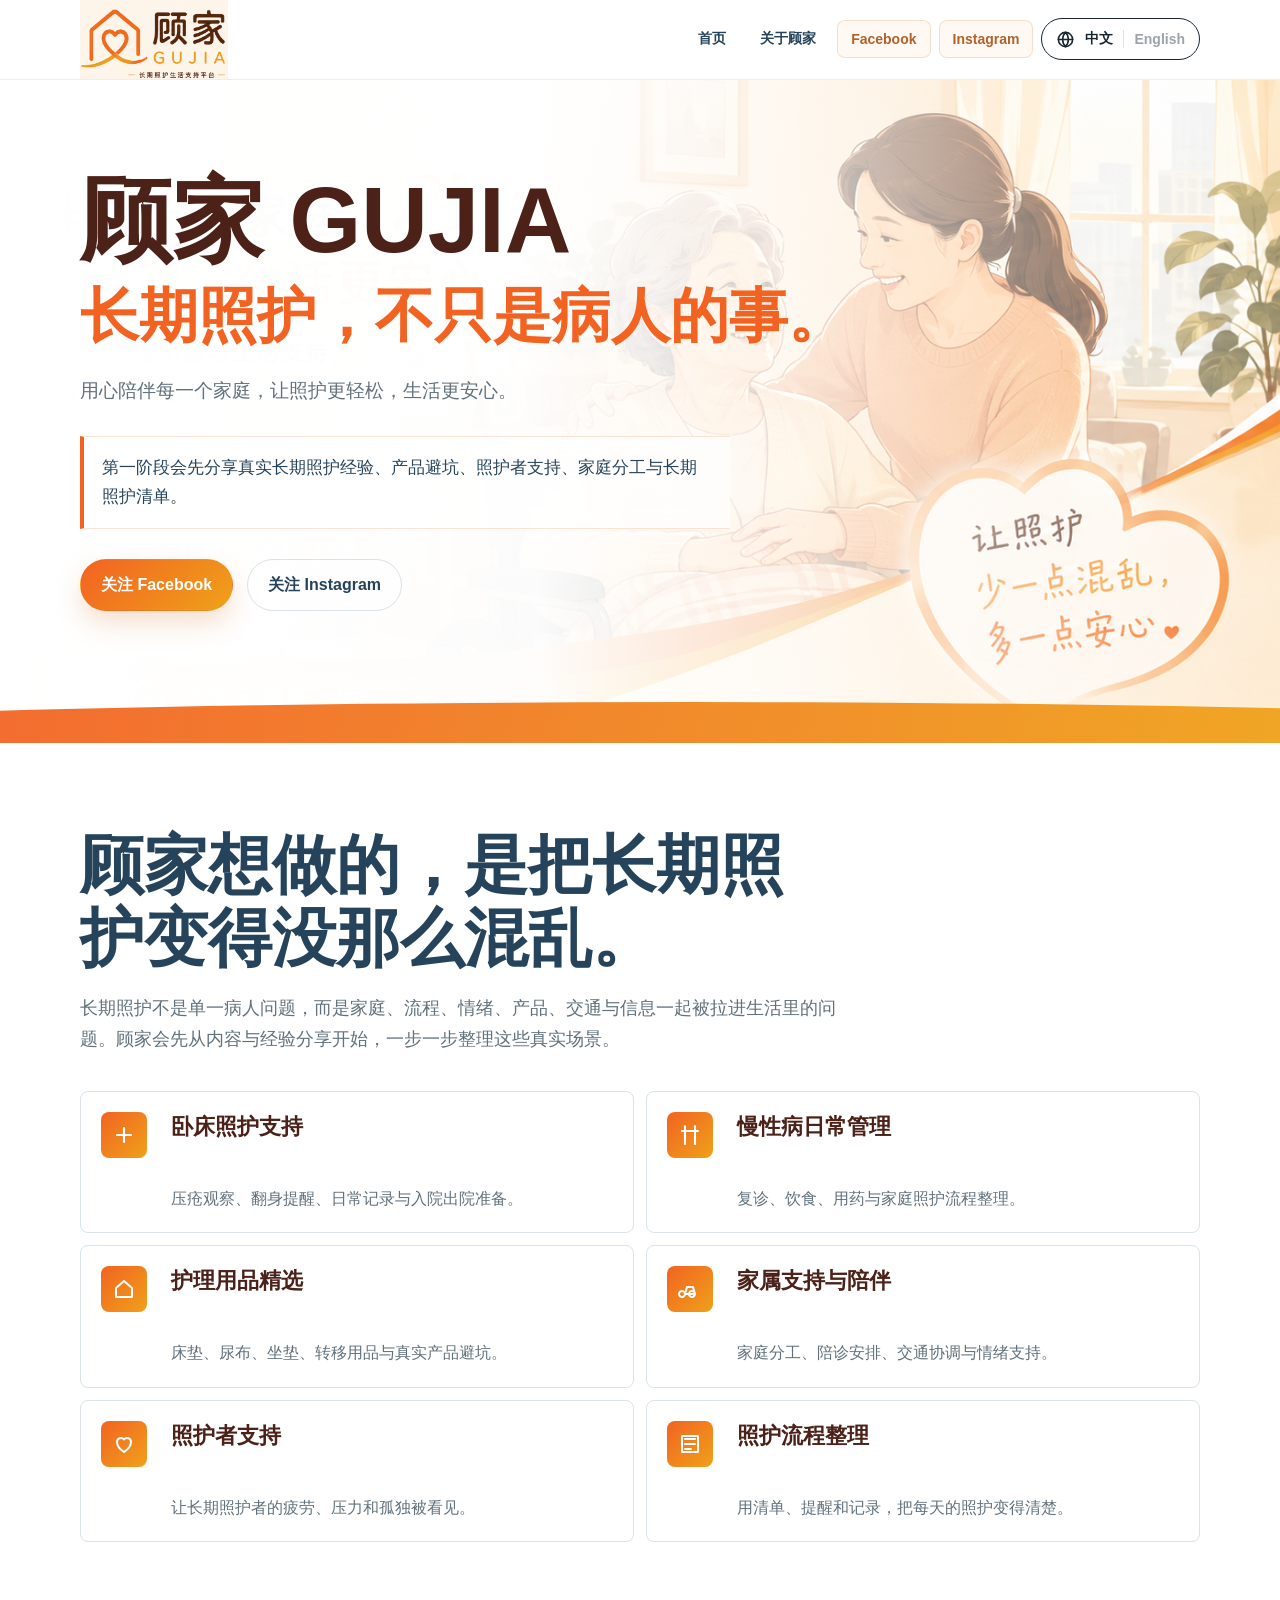
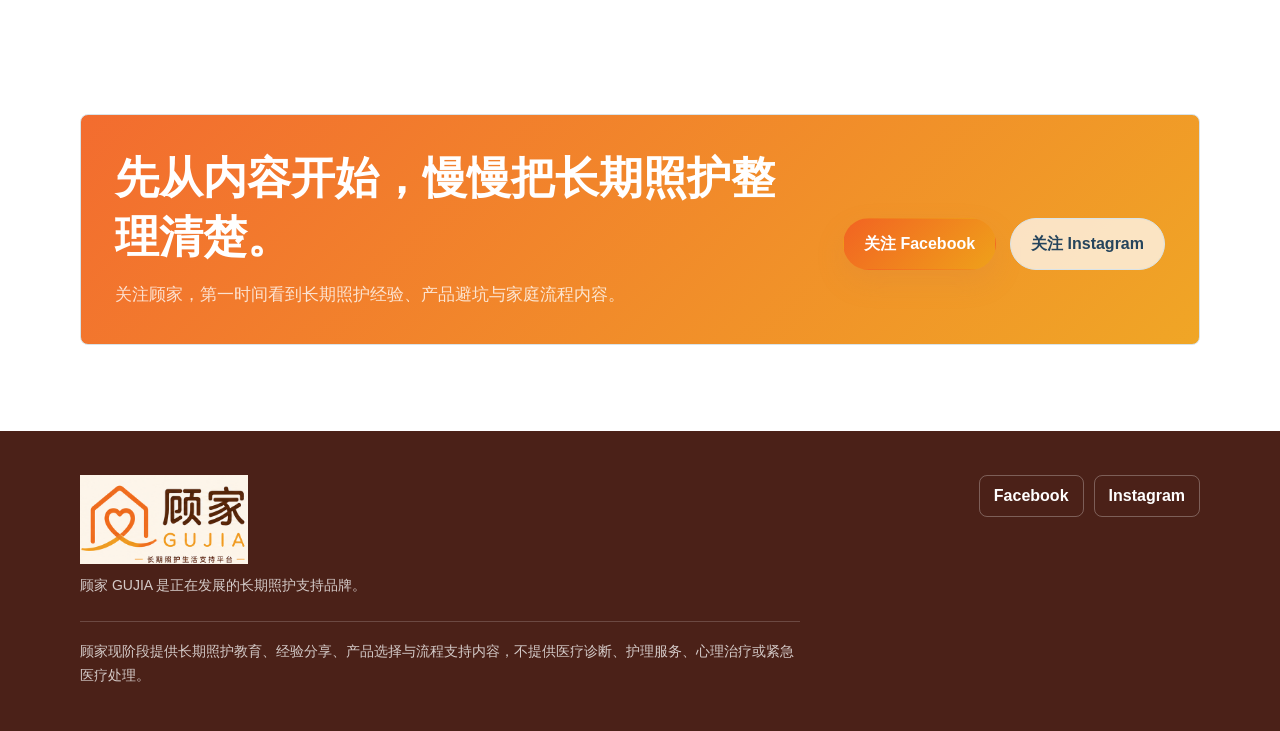
==== index.html @ 92c07de8 "Initial GUJIA website" ====
﻿<!doctype html>
<html lang="zh-Hans" data-lang="zh">
  <head>
    <meta charset="UTF-8" />
    <meta name="viewport" content="width=device-width, initial-scale=1.0" />
    <meta
      name="description"
      content="顾家 GUJIA 是马来西亚长期照护生活支持品牌，陪长期病人、caregiver 与家属，把照护生活整理得没那么混乱。"
    />
    <title>顾家 GUJIA | 长期照护生活支持平台</title>
    <link rel="stylesheet" href="./styles.css" />
  </head>
  <body>
    <header class="site-header">
      <div class="nav-wrap">
        <a class="brand" href="./" aria-label="é¡¾å®¶ GUJIA é¦–é¡µ">
          <img src="./assets/gujia-logo-from-cover.png" alt="é¡¾å®¶ GUJIA" />
          <span class="brand-text" aria-hidden="true"><span>é¡¾å®¶</span><span>GUJIA</span></span>
        </a>
        <button class="menu-toggle" type="button" aria-label="æ‰“å¼€å¯¼èˆª" aria-expanded="false" data-menu-toggle>
          <svg viewBox="0 0 24 24" fill="none" aria-hidden="true">
            <path d="M4 7h16M4 12h16M4 17h16" stroke="currentColor" stroke-width="2" stroke-linecap="round" />
          </svg>
        </button>
        <nav class="nav-links" aria-label="ä¸»å¯¼èˆª" data-nav-links>
          <a href="./" data-i18n="navHome">é¦–é¡µ</a>
          <a href="./about/" data-i18n="navAbout">å…³äºŽé¡¾å®¶</a>
          <a class="nav-social" href="https://www.facebook.com/profile.php?id=61590318171617" target="_blank" rel="noreferrer">Facebook</a>
          <a class="nav-social" href="https://www.instagram.com/gujia_2026/" target="_blank" rel="noreferrer">Instagram</a>
          <button class="language-toggle" type="button" data-language-toggle aria-label="Switch language">
            <svg viewBox="0 0 24 24" fill="none" aria-hidden="true">
              <circle cx="12" cy="12" r="9" stroke="currentColor" stroke-width="2" />
              <path d="M3 12h18M12 3c2.4 2.4 3.6 5.4 3.6 9S14.4 18.6 12 21M12 3C9.6 5.4 8.4 8.4 8.4 12S9.6 18.6 12 21" stroke="currentColor" stroke-width="2" stroke-linecap="round" />
            </svg>
            <span data-lang-option="zh">ä¸­æ–‡</span><span class="divider"></span><span data-lang-option="en">English</span>
          </button>
        </nav>
      </div>
    </header>

    <main>
      <section class="hero">
        <div class="section-inner">
          <div class="hero-copy">
            <h1 data-i18n="homeHeroTitle">é¡¾å®¶ GUJIA</h1>
            <h2 data-i18n="homeHeroSlogan">é•¿æœŸç…§æŠ¤ï¼Œä¸åªæ˜¯ç—…äººçš„äº‹ã€‚</h2>
            <p data-i18n="homeHeroBody">é™ªé•¿æœŸç—…äººã€ç…§æŠ¤è€…ä¸Žå®¶å±žï¼ŒæŠŠç…§æŠ¤ç”Ÿæ´»æ•´ç†å¾—æ²¡é‚£ä¹ˆæ··ä¹±ã€‚</p>
            <div class="hero-note">
              <span data-i18n="homeHeroNote">é¡¾å®¶ç¬¬ä¸€é˜¶æ®µä¼šå…ˆåˆ†äº«çœŸå®žé•¿æœŸç…§æŠ¤ç»éªŒã€äº§å“é¿å‘ã€ç…§æŠ¤è€…æ”¯æŒã€å®¶åº­åˆ†å·¥ä¸Žé•¿æœŸç…§æŠ¤æ¸…å•ã€‚</span>
            </div>
            <div class="cta-row" aria-label="ç¤¾åª’å…³æ³¨å…¥å£">
              <a class="btn btn-primary" href="https://www.facebook.com/profile.php?id=61590318171617" target="_blank" rel="noreferrer" data-i18n="followFacebook">å…³æ³¨ Facebook</a>
              <a class="btn btn-secondary" href="https://www.instagram.com/gujia_2026/" target="_blank" rel="noreferrer" data-i18n="followInstagram">å…³æ³¨ Instagram</a>
            </div>
          </div>
        </div>
      </section>

      <section>
        <div class="section-inner">
          <div class="section-head">
            <h2 data-i18n="homeWhatTitle">é¡¾å®¶æƒ³åšçš„ï¼Œæ˜¯æŠŠé•¿æœŸç…§æŠ¤å˜å¾—æ²¡é‚£ä¹ˆæ··ä¹±ã€‚</h2>
            <p data-i18n="homeWhatBody">
              é•¿æœŸç…§æŠ¤ä¸æ˜¯å•ä¸€ç—…äººé—®é¢˜ï¼Œè€Œæ˜¯å®¶åº­ã€æµç¨‹ã€æƒ…ç»ªã€äº§å“ã€äº¤é€šä¸Žä¿¡æ¯ä¸€èµ·è¢«æ‹‰è¿›ç”Ÿæ´»é‡Œçš„é—®é¢˜ã€‚é¡¾å®¶ä¼šå…ˆä»Žå†…å®¹ä¸Žç»éªŒåˆ†äº«å¼€å§‹ï¼Œä¸€æ­¥ä¸€æ­¥æ•´ç†è¿™äº›çœŸå®žåœºæ™¯ã€‚
            </p>
          </div>
          <div class="module-grid">
            <article class="module-card">
              <span class="module-icon" aria-hidden="true">
                <svg viewBox="0 0 24 24" fill="none"><path d="M5 12h14M12 5v14" stroke="currentColor" stroke-width="2.2" stroke-linecap="round"/></svg>
              </span>
              <strong data-i18n="moduleMedicalTitle">åŒ»</strong>
              <p data-i18n="moduleMedicalBody">å…¥é™¢ã€å‡ºé™¢ã€å¤è¯Šä¸ŽåŒ»ç–—æ–‡ä»¶æ•´ç†ã€‚</p>
            </article>
            <article class="module-card">
              <span class="module-icon" aria-hidden="true">
                <svg viewBox="0 0 24 24" fill="none"><path d="M7 3v18M17 3v18M4 8h16" stroke="currentColor" stroke-width="2.1" stroke-linecap="round"/></svg>
              </span>
              <strong data-i18n="moduleFoodTitle">é£Ÿ</strong>
              <p data-i18n="moduleFoodBody">é•¿æœŸé¥®é£Ÿæµç¨‹ä¸Žç…§æŠ¤å®¶åº­å‡†å¤‡ã€‚</p>
            </article>
            <article class="module-card">
              <span class="module-icon" aria-hidden="true">
                <svg viewBox="0 0 24 24" fill="none"><path d="M4 11 12 4l8 7v9H4v-9Z" stroke="currentColor" stroke-width="2" stroke-linejoin="round"/></svg>
              </span>
              <strong data-i18n="moduleHomeTitle">ä½</strong>
              <p data-i18n="moduleHomeBody">å±…å®¶ç©ºé—´ã€åºŠä½ã€æ¸…æ´ä¸Žå¤œé—´åŠ¨çº¿ã€‚</p>
            </article>
            <article class="module-card">
              <span class="module-icon" aria-hidden="true">
                <svg viewBox="0 0 24 24" fill="none"><path d="M7 17a3 3 0 1 0 0 .1M17 17a3 3 0 1 0 0 .1M7 17h10l-2-7H9l-2 7Z" stroke="currentColor" stroke-width="2" stroke-linecap="round" stroke-linejoin="round"/></svg>
              </span>
              <strong data-i18n="moduleMobilityTitle">è¡Œ</strong>
              <p data-i18n="moduleMobilityBody">é™ªè¯Šã€è½½é€ã€è½®æ¤…ä¸Žå¤è¯Šäº¤é€šå®‰æŽ’ã€‚</p>
            </article>
            <article class="module-card">
              <span class="module-icon" aria-hidden="true">
                <svg viewBox="0 0 24 24" fill="none"><path d="M12 20s-7-4.7-7-10a4 4 0 0 1 7-2.6A4 4 0 0 1 19 10c0 5.3-7 10-7 10Z" stroke="currentColor" stroke-width="2" stroke-linejoin="round"/></svg>
              </span>
              <strong data-i18n="moduleHeartTitle">å¿ƒ</strong>
              <p data-i18n="moduleHeartBody">ç…§æŠ¤è€…ä¸Žå®¶å±žæƒ…ç»ªåŽ‹åŠ›è¢«çœ‹è§ã€‚</p>
            </article>
            <article class="module-card">
              <span class="module-icon" aria-hidden="true">
                <svg viewBox="0 0 24 24" fill="none"><path d="M7 7h10M7 12h10M7 17h6M4 4h16v16H4V4Z" stroke="currentColor" stroke-width="2" stroke-linecap="round" stroke-linejoin="round"/></svg>
              </span>
              <strong data-i18n="moduleSystemTitle">ç³»ç»Ÿ</strong>
              <p data-i18n="moduleSystemBody">AIã€æ¸…å•ã€æé†’ä¸Žç…§æŠ¤è®°å½•ã€‚</p>
            </article>
          </div>
        </div>
      </section>

      <section>
        <div class="section-inner">
          <div class="social-panel">
            <div>
              <h2 data-i18n="socialTitle">å…ˆä»Žå†…å®¹å¼€å§‹ï¼Œæ…¢æ…¢æŠŠé•¿æœŸç…§æŠ¤æ•´ç†æ¸…æ¥šã€‚</h2>
              <p data-i18n="socialBody">å…³æ³¨é¡¾å®¶ï¼Œç¬¬ä¸€æ—¶é—´çœ‹åˆ°é•¿æœŸç…§æŠ¤ç»éªŒã€äº§å“é¿å‘ä¸Žå®¶åº­æµç¨‹å†…å®¹ã€‚</p>
            </div>
            <div class="cta-row">
              <a class="btn btn-primary" href="https://www.facebook.com/profile.php?id=61590318171617" target="_blank" rel="noreferrer" data-i18n="followFacebook">å…³æ³¨ Facebook</a>
              <a class="btn btn-secondary" href="https://www.instagram.com/gujia_2026/" target="_blank" rel="noreferrer" data-i18n="followInstagram">å…³æ³¨ Instagram</a>
            </div>
          </div>
        </div>
      </section>
    </main>

    <footer class="site-footer">
      <div class="footer-inner">
        <div class="footer-brand">
          <img src="./assets/gujia-logo-from-cover.png" alt="é¡¾å®¶ GUJIA" />
          <span class="brand-text" aria-hidden="true"><span>é¡¾å®¶</span><span>GUJIA</span></span>
          <p data-i18n="footerBrand">é¡¾å®¶ GUJIA æ˜¯æ­£åœ¨å‘å±•çš„é•¿æœŸç…§æŠ¤æ”¯æŒå“ç‰Œã€‚</p>
        </div>
        <div class="footer-links">
          <a href="https://www.facebook.com/profile.php?id=61590318171617" target="_blank" rel="noreferrer">Facebook</a>
          <a href="https://www.instagram.com/gujia_2026/" target="_blank" rel="noreferrer">Instagram</a>
        </div>
        <p class="footer-note">
          <span data-i18n="footerDisclaimer">顾家现阶段提供长期照护教育、经验分享、产品选择与流程支持内容，不提供医疗诊断、护理服务、心理治疗或紧急医疗处理。</span>
        </p>
      </div>
    </footer>
    <script src="./script.js"></script>
  </body>
</html>
---- styles.css ----
:root {
  --orange: #d9833f;
  --orange-bright: #f26322;
  --gold: #efa11a;
  --orange-dark: #af6229;
  --brown: #4b2118;
  --navy: #25445c;
  --navy-deep: #102f43;
  --green: #6ca989;
  --ink: #172632;
  --muted: #61717c;
  --line: #d9e3e8;
  --paper: #ffffff;
  --wash: #f7fafc;
  --soft-orange: #fff6ee;
  --soft-green: #eff7f2;
  --soft-blue: #eef5f8;
  --shadow: 0 24px 70px rgba(37, 68, 92, 0.14);
  font-family: "Microsoft YaHei", "Noto Sans SC", "PingFang SC", "Segoe UI", Arial, sans-serif;
  color: var(--ink);
  background: var(--paper);
}

* {
  box-sizing: border-box;
}

html {
  scroll-behavior: smooth;
}

body {
  margin: 0;
  min-width: 320px;
  background: var(--paper);
  overflow-x: hidden;
}

img,
svg {
  max-width: 100%;
}

a {
  color: inherit;
  text-decoration: none;
}

.site-header {
  position: sticky;
  top: 0;
  z-index: 20;
  background: rgba(255, 255, 255, 0.82);
  border-bottom: 1px solid rgba(217, 227, 232, 0.58);
  backdrop-filter: blur(22px);
}

.nav-wrap,
.section-inner,
.footer-inner {
  width: min(1120px, calc(100% - 40px));
  margin: 0 auto;
}

.nav-wrap {
  display: flex;
  align-items: center;
  justify-content: space-between;
  min-height: 76px;
  gap: 24px;
}

.brand img {
  display: block;
  width: 148px;
  height: auto;
  border-radius: 0;
}

.brand {
  display: inline-flex;
  align-items: center;
  gap: 10px;
}

.brand-text {
  display: none;
  gap: 2px;
  color: var(--brown);
  font-size: 20px;
  font-weight: 850;
  line-height: 1;
}

.brand-text span:last-child {
  color: var(--orange);
  font-family: Arial, sans-serif;
  font-size: 12px;
  font-weight: 750;
  letter-spacing: 0.22em;
}

.nav-links {
  display: flex;
  align-items: center;
  gap: 8px;
}

.language-toggle {
  display: inline-flex;
  align-items: center;
  gap: 10px;
  min-height: 42px;
  padding: 0 14px;
  border: 1.5px solid var(--ink);
  border-radius: 999px;
  background: #ffffff;
  color: var(--ink);
  font: inherit;
  font-size: 14px;
  font-weight: 800;
  cursor: pointer;
}

.language-toggle svg {
  width: 19px;
  height: 19px;
}

.language-toggle .divider {
  width: 1px;
  height: 18px;
  background: var(--line);
}

.language-toggle [data-lang-option] {
  opacity: 0.42;
}

html[data-lang="zh"] .language-toggle [data-lang-option="zh"],
html[data-lang="en"] .language-toggle [data-lang-option="en"] {
  opacity: 1;
}

.nav-links a {
  display: inline-flex;
  align-items: center;
  min-height: 38px;
  padding: 0 13px;
  color: var(--navy);
  font-size: 14px;
  font-weight: 650;
  border-radius: 8px;
}

.nav-links a:hover,
.nav-links a:focus-visible {
  background: var(--soft-blue);
  outline: none;
}

.nav-social {
  color: var(--orange-dark) !important;
  border: 1px solid rgba(217, 131, 63, 0.22);
  background: rgba(255, 246, 238, 0.7);
}

.menu-toggle {
  display: none;
  width: 44px;
  height: 44px;
  align-items: center;
  justify-content: center;
  border: 1px solid var(--line);
  border-radius: 8px;
  background: var(--paper);
  color: var(--navy);
  cursor: pointer;
}

.menu-toggle svg {
  width: 23px;
  height: 23px;
}

.hero {
  position: relative;
  overflow: hidden;
  padding: 0;
  background:
    linear-gradient(90deg, #ffffff 0%, rgba(255, 255, 255, 0.98) 42%, rgba(255, 255, 255, 0.76) 62%, rgba(255, 255, 255, 0.1) 100%),
    url("./assets/gujia-fb-cover.png"),
    linear-gradient(180deg, #fff8f0 0%, #ffffff 100%);
  background-size: cover, auto 100%, cover;
  background-repeat: no-repeat;
  background-position: center, right center, center;
}

.hero::before {
  content: "";
  position: absolute;
  inset: auto 0 0;
  height: 76px;
  background: linear-gradient(100deg, var(--orange-bright), var(--gold));
  clip-path: ellipse(88% 54% at 54% 100%);
  opacity: 0.94;
}

.hero .section-inner {
  display: block;
  min-height: auto;
  align-items: center;
  padding: 96px 0 132px;
}

.hero-copy,
.page-hero .section-inner {
  min-width: 0;
}

.hero-copy h1,
.page-hero h1 {
  margin: 0;
  color: var(--brown);
  font-size: clamp(48px, 7.2vw, 98px);
  line-height: 0.98;
  letter-spacing: 0;
  overflow-wrap: anywhere;
  word-break: break-word;
}

.hero-copy h2,
.page-hero h2 {
  margin: 20px 0 0;
  max-width: 880px;
  color: var(--orange-bright);
  font-size: clamp(30px, 4.6vw, 64px);
  line-height: 1.02;
  letter-spacing: 0;
  overflow-wrap: anywhere;
  word-break: break-word;
}

.hero-copy p,
.page-hero p,
.section-lead {
  margin: 28px 0 0;
  max-width: 640px;
  color: var(--muted);
  font-size: 19px;
  line-height: 1.76;
  overflow-wrap: anywhere;
  word-break: break-word;
}

.hero-note {
  margin-top: 28px;
  padding: 16px 18px;
  max-width: 650px;
  border-left: 4px solid var(--orange-bright);
  border-top: 1px solid rgba(242, 99, 34, 0.18);
  border-bottom: 1px solid rgba(242, 99, 34, 0.18);
  background: rgba(255, 255, 255, 0.68);
  backdrop-filter: blur(16px);
  color: var(--navy);
  font-size: 17px;
  line-height: 1.75;
  overflow-wrap: anywhere;
  word-break: break-word;
}

.cta-row {
  display: flex;
  flex-wrap: wrap;
  gap: 14px;
  margin-top: 30px;
}

.btn {
  display: inline-flex;
  min-height: 52px;
  align-items: center;
  justify-content: center;
  gap: 10px;
  padding: 0 20px;
  border-radius: 999px;
  font-size: 16px;
  font-weight: 750;
  letter-spacing: 0;
  border: 1px solid transparent;
  transition: transform 160ms ease, box-shadow 160ms ease, background 160ms ease;
}

.btn:hover,
.btn:focus-visible {
  transform: translateY(-1px);
  outline: none;
}

.btn-primary {
  background: linear-gradient(135deg, var(--orange-bright), var(--gold));
  color: #ffffff;
  box-shadow: 0 12px 26px rgba(217, 131, 63, 0.25);
}

.btn-primary:hover,
.btn-primary:focus-visible {
  background: linear-gradient(135deg, var(--orange-dark), var(--orange));
}

.btn-secondary {
  background: rgba(255, 255, 255, 0.72);
  color: var(--navy);
  border-color: var(--line);
}

.btn-secondary:hover,
.btn-secondary:focus-visible {
  box-shadow: 0 12px 24px rgba(37, 68, 92, 0.12);
}

.story-visual {
  display: none;
}

.story-visual img {
  display: block;
  width: 100%;
  border: 1px solid var(--line);
  border-radius: 8px;
  box-shadow: var(--shadow);
}

.float-note {
  position: absolute;
  right: 18px;
  bottom: 18px;
  width: min(280px, calc(100% - 36px));
  padding: 18px;
  border-radius: 8px;
  background: #ffffff;
  border: 1px solid var(--line);
  box-shadow: 0 16px 36px rgba(37, 68, 92, 0.13);
}

.float-note strong {
  display: block;
  color: var(--brown);
  font-size: 16px;
  margin-bottom: 6px;
}

.float-note span {
  color: var(--muted);
  font-size: 14px;
  line-height: 1.55;
}

section {
  padding: 86px 0;
}

.band {
  background: var(--wash);
}

.section-head {
  max-width: 760px;
  margin-bottom: 36px;
}

.section-head h2 {
  margin: 0;
  color: var(--navy);
  font-size: clamp(34px, 5vw, 64px);
  line-height: 1.14;
  letter-spacing: 0;
  max-width: 100%;
  overflow-wrap: anywhere;
  word-break: break-word;
}

.section-head p {
  margin: 18px 0 0;
  color: var(--muted);
  font-size: 18px;
  line-height: 1.72;
  max-width: 100%;
  overflow-wrap: anywhere;
  word-break: break-word;
}

.upcoming-grid,
.module-grid,
.about-grid {
  display: grid;
  gap: 18px;
}

.upcoming-grid {
  grid-template-columns: 1fr;
  gap: 0;
  border-top: 1px solid var(--line);
}

.module-grid {
  grid-template-columns: repeat(2, minmax(0, 1fr));
  gap: 12px;
}

.about-grid {
  grid-template-columns: repeat(3, minmax(0, 1fr));
}

.content-card,
.module-card,
.about-card,
.notice-card {
  border: 1px solid var(--line);
  border-radius: 8px;
  background: #ffffff;
  box-shadow: 0 18px 44px rgba(37, 68, 92, 0.08);
}

.content-card {
  position: relative;
  display: grid;
  grid-template-columns: 178px minmax(0, 1fr);
  min-height: 0;
  padding: 28px 0;
  border-width: 0 0 1px;
  border-radius: 0;
  background: transparent;
  box-shadow: none;
}

.content-card strong,
.module-card strong,
.about-card strong {
  display: block;
  color: var(--brown);
  font-size: 22px;
  line-height: 1.34;
}

.content-card strong,
.content-card p {
  grid-column: 2;
}

.content-card p,
.module-card p,
.about-card p,
.notice-card p {
  margin: 12px 0 0;
  color: var(--muted);
  font-size: 15.5px;
  line-height: 1.7;
}

.tag {
  display: inline-flex;
  margin: 3px 0 0;
  color: var(--orange-dark);
  font-size: 13px;
  font-weight: 800;
  text-transform: uppercase;
  letter-spacing: 0.08em;
}

.module-card {
  display: grid;
  grid-template-columns: 54px minmax(0, 1fr);
  align-items: start;
  gap: 16px;
  padding: 20px;
  box-shadow: none;
}

.module-card strong,
.module-card p {
  grid-column: 2;
}

.module-icon {
  width: 46px;
  height: 46px;
  display: inline-flex;
  align-items: center;
  justify-content: center;
  margin-bottom: 0;
  color: #ffffff;
  background: linear-gradient(135deg, var(--orange-bright), var(--gold));
  border-radius: 8px;
}

.module-card:nth-child(2n) .module-icon {
  background: linear-gradient(135deg, var(--orange-bright), var(--gold));
}

.module-card:nth-child(3n) .module-icon {
  background: linear-gradient(135deg, var(--orange-bright), var(--gold));
}

.module-icon svg {
  width: 24px;
  height: 24px;
}

.social-panel {
  display: grid;
  grid-template-columns: minmax(0, 1fr) auto;
  gap: 28px;
  align-items: center;
  padding: 34px;
  border: 1px solid var(--line);
  border-radius: 8px;
  background:
    linear-gradient(135deg, rgba(242, 99, 34, 0.94), rgba(239, 161, 26, 0.95));
}

.social-panel h2 {
  margin: 0;
  color: #ffffff;
  font-size: clamp(28px, 4vw, 44px);
}

.social-panel p {
  margin: 14px 0 0;
  color: rgba(255, 255, 255, 0.78);
  font-size: 17px;
  line-height: 1.7;
}

.page-hero {
  background:
    linear-gradient(90deg, rgba(255, 255, 255, 0.94), rgba(247, 250, 252, 0.72)),
    radial-gradient(circle at 88% 28%, rgba(217, 131, 63, 0.16), transparent 30%),
    linear-gradient(180deg, #ffffff 0%, #f7fafc 100%);
  padding: 82px 0 74px;
}

.page-hero .section-inner {
  display: block;
}

.about-card {
  padding: 26px;
}

.timeline {
  display: grid;
  grid-template-columns: repeat(4, minmax(0, 1fr));
  gap: 16px;
}

.timeline-step {
  padding: 22px;
  border-left: 4px solid var(--orange);
  background: #ffffff;
  border-radius: 8px;
  box-shadow: 0 12px 28px rgba(37, 68, 92, 0.07);
}

.timeline-step strong {
  display: block;
  color: var(--navy);
  font-size: 18px;
}

.timeline-step p {
  color: var(--muted);
  line-height: 1.65;
}

.notice-card {
  padding: 28px;
  background: var(--soft-blue);
}

.notice-card strong {
  color: var(--navy);
  font-size: 18px;
}

.site-footer {
  padding: 44px 0;
  background: #4b2118;
  color: #ffffff;
}

.footer-inner {
  display: grid;
  grid-template-columns: minmax(0, 1fr) auto;
  gap: 24px;
  align-items: start;
}

.footer-brand {
  display: flex;
  flex-direction: column;
  gap: 10px;
}

.footer-brand img {
  width: 168px;
  border-radius: 0;
}

.footer-brand p,
.footer-note {
  margin: 0;
  max-width: 720px;
  color: rgba(255, 255, 255, 0.76);
  font-size: 14px;
  line-height: 1.65;
}

.footer-links {
  display: flex;
  gap: 10px;
}

.footer-links a {
  display: inline-flex;
  min-height: 42px;
  align-items: center;
  justify-content: center;
  padding: 0 14px;
  border-radius: 8px;
  border: 1px solid rgba(255, 255, 255, 0.28);
  color: #ffffff;
  font-weight: 700;
}

.footer-note {
  grid-column: 1 / -1;
  padding-top: 18px;
  border-top: 1px solid rgba(255, 255, 255, 0.18);
}

@media (max-width: 980px) {
  .hero .section-inner {
    padding-top: 62px;
  }

  .upcoming-grid,
  .about-grid {
    grid-template-columns: 1fr;
  }

  .module-grid {
    grid-template-columns: 1fr;
  }

  .timeline {
    grid-template-columns: repeat(2, minmax(0, 1fr));
  }

  .social-panel,
  .footer-inner {
    grid-template-columns: 1fr;
  }
}

@media (max-width: 760px) {
  .nav-wrap,
  .section-inner,
  .footer-inner {
    width: calc(100vw - 28px);
    max-width: 1120px;
  }

  .hero .section-inner,
  .page-hero .section-inner,
  .social-panel,
  .story-visual,
  .content-card,
  .module-card,
  .about-card,
  .notice-card {
    min-width: 0;
  }

  .nav-wrap {
    position: relative;
    min-height: 70px;
    gap: 12px;
  }

  .brand img {
    width: 108px;
  }

  .brand-text {
    font-size: 16px;
  }

  .brand-text span:last-child {
    font-size: 10px;
  }

  .menu-toggle {
    display: inline-flex;
    width: 40px;
    height: 40px;
    flex: 0 0 40px;
    position: fixed;
    right: 14px;
    top: 15px;
    z-index: 32;
  }

  .nav-links {
    position: absolute;
    inset: 72px 14px auto 14px;
    display: none;
    flex-direction: column;
    align-items: stretch;
    padding: 12px;
    background: #ffffff;
    border: 1px solid var(--line);
    border-radius: 8px;
    box-shadow: var(--shadow);
  }

  .nav-links.is-open {
    display: flex;
  }

  .nav-links a {
    justify-content: flex-start;
  }

  .language-toggle {
    justify-content: flex-start;
    width: 100%;
  }

  .hero .section-inner {
    display: flex;
    flex-direction: column;
    align-items: stretch;
    gap: 34px;
    padding: 42px 0 92px;
    overflow: hidden;
  }

  .hero-copy h1,
  .page-hero h1 {
    font-size: 34px;
    line-height: 1.06;
  }

  .hero-copy h2,
  .page-hero h2 {
    font-size: 24px;
    line-height: 1.2;
    word-break: break-all;
  }

  .section-head h2 {
    font-size: 31px;
    line-height: 1.16;
  }

  .hero-copy p,
  .page-hero p,
  .section-lead {
    font-size: 16px;
    word-break: break-all;
    max-width: 100%;
  }

  .hero-note {
    font-size: 15px;
    word-break: break-all;
    max-width: 100%;
  }

  .hero-copy {
    width: 100%;
    max-width: 100%;
    overflow: hidden;
  }

  .hero-copy p,
  .hero-note {
    width: 100%;
    inline-size: 100%;
  }

  .cta-row {
    flex-direction: column;
  }

  .btn {
    width: 100%;
  }

  section {
    padding: 62px 0;
  }

  .upcoming-grid,
  .module-grid,
  .about-grid,
  .timeline {
    grid-template-columns: 1fr;
  }

  .content-card {
    grid-template-columns: 1fr;
    padding: 28px 0;
  }

  .content-card strong,
  .content-card p {
    grid-column: 1;
  }

  .content-card strong {
    margin-top: 12px;
  }

  .content-card {
    min-height: auto;
  }

  .float-note {
    position: static;
    width: 100%;
    margin-top: 14px;
  }

  .social-panel {
    padding: 24px;
  }

  .footer-links {
    flex-direction: column;
  }
}
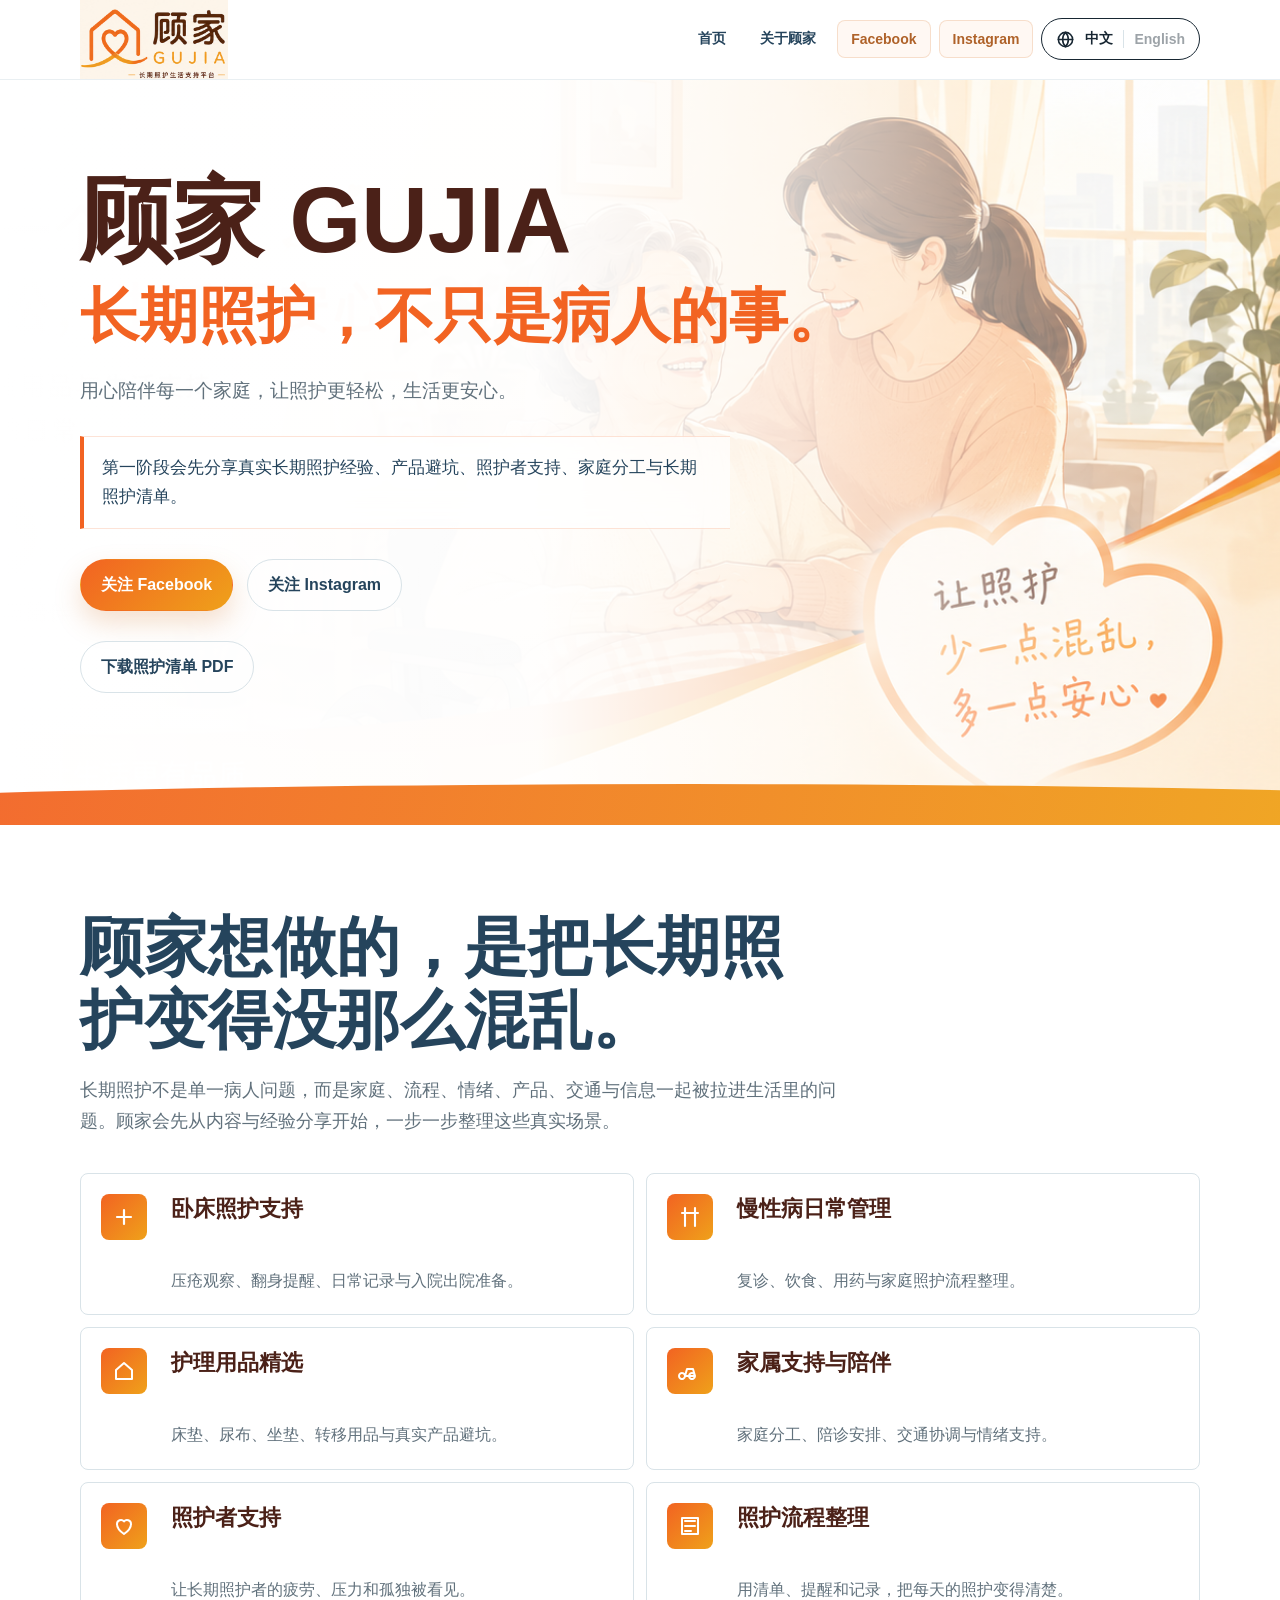
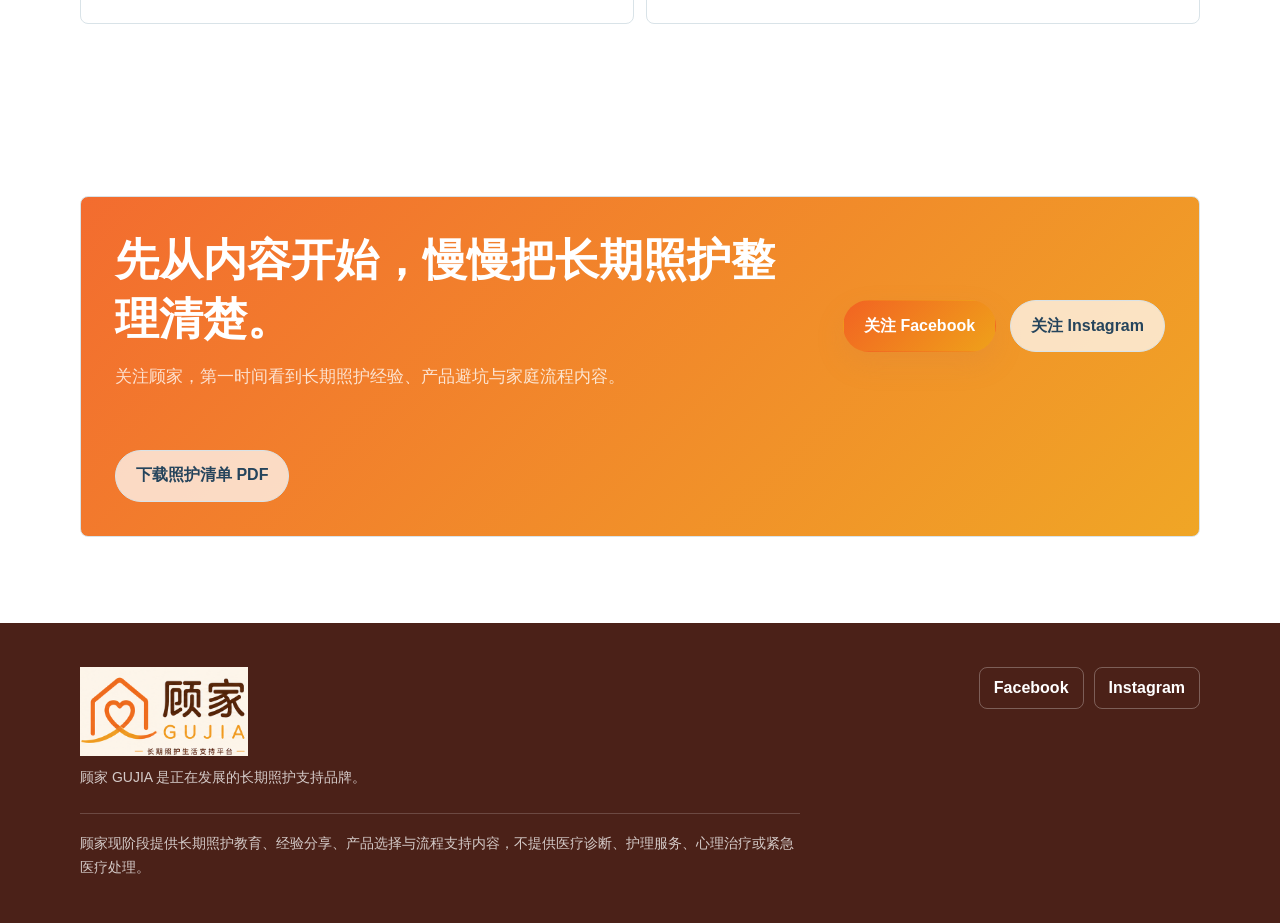
==== commit a44d92e2: "Add caregiver checklist PDF for download Adds checklist.pdf to repo root and a download button to th" ====
--- a/index.html
+++ b/index.html
@@ -51,6 +51,9 @@
             <div class="cta-row" aria-label="ç¤¾åª’å…³æ³¨å…¥å£">
               <a class="btn btn-primary" href="https://www.facebook.com/profile.php?id=61590318171617" target="_blank" rel="noreferrer" data-i18n="followFacebook">å…³æ³¨ Facebook</a>
               <a class="btn btn-secondary" href="https://www.instagram.com/gujia_2026/" target="_blank" rel="noreferrer" data-i18n="followInstagram">å…³æ³¨ Instagram</a>
+            </div>
+            <div class="cta-row">
+              <a class="btn btn-secondary" href="./checklist.pdf" download data-i18n="downloadChecklist">下载照护清单 PDF</a>
             </div>
           </div>
         </div>
@@ -122,6 +125,9 @@
               <a class="btn btn-primary" href="https://www.facebook.com/profile.php?id=61590318171617" target="_blank" rel="noreferrer" data-i18n="followFacebook">å…³æ³¨ Facebook</a>
               <a class="btn btn-secondary" href="https://www.instagram.com/gujia_2026/" target="_blank" rel="noreferrer" data-i18n="followInstagram">å…³æ³¨ Instagram</a>
             </div>
+            <div class="cta-row">
+              <a class="btn btn-secondary" href="./checklist.pdf" download data-i18n="downloadChecklist">下载照护清单 PDF</a>
+            </div>
           </div>
         </div>
       </section>
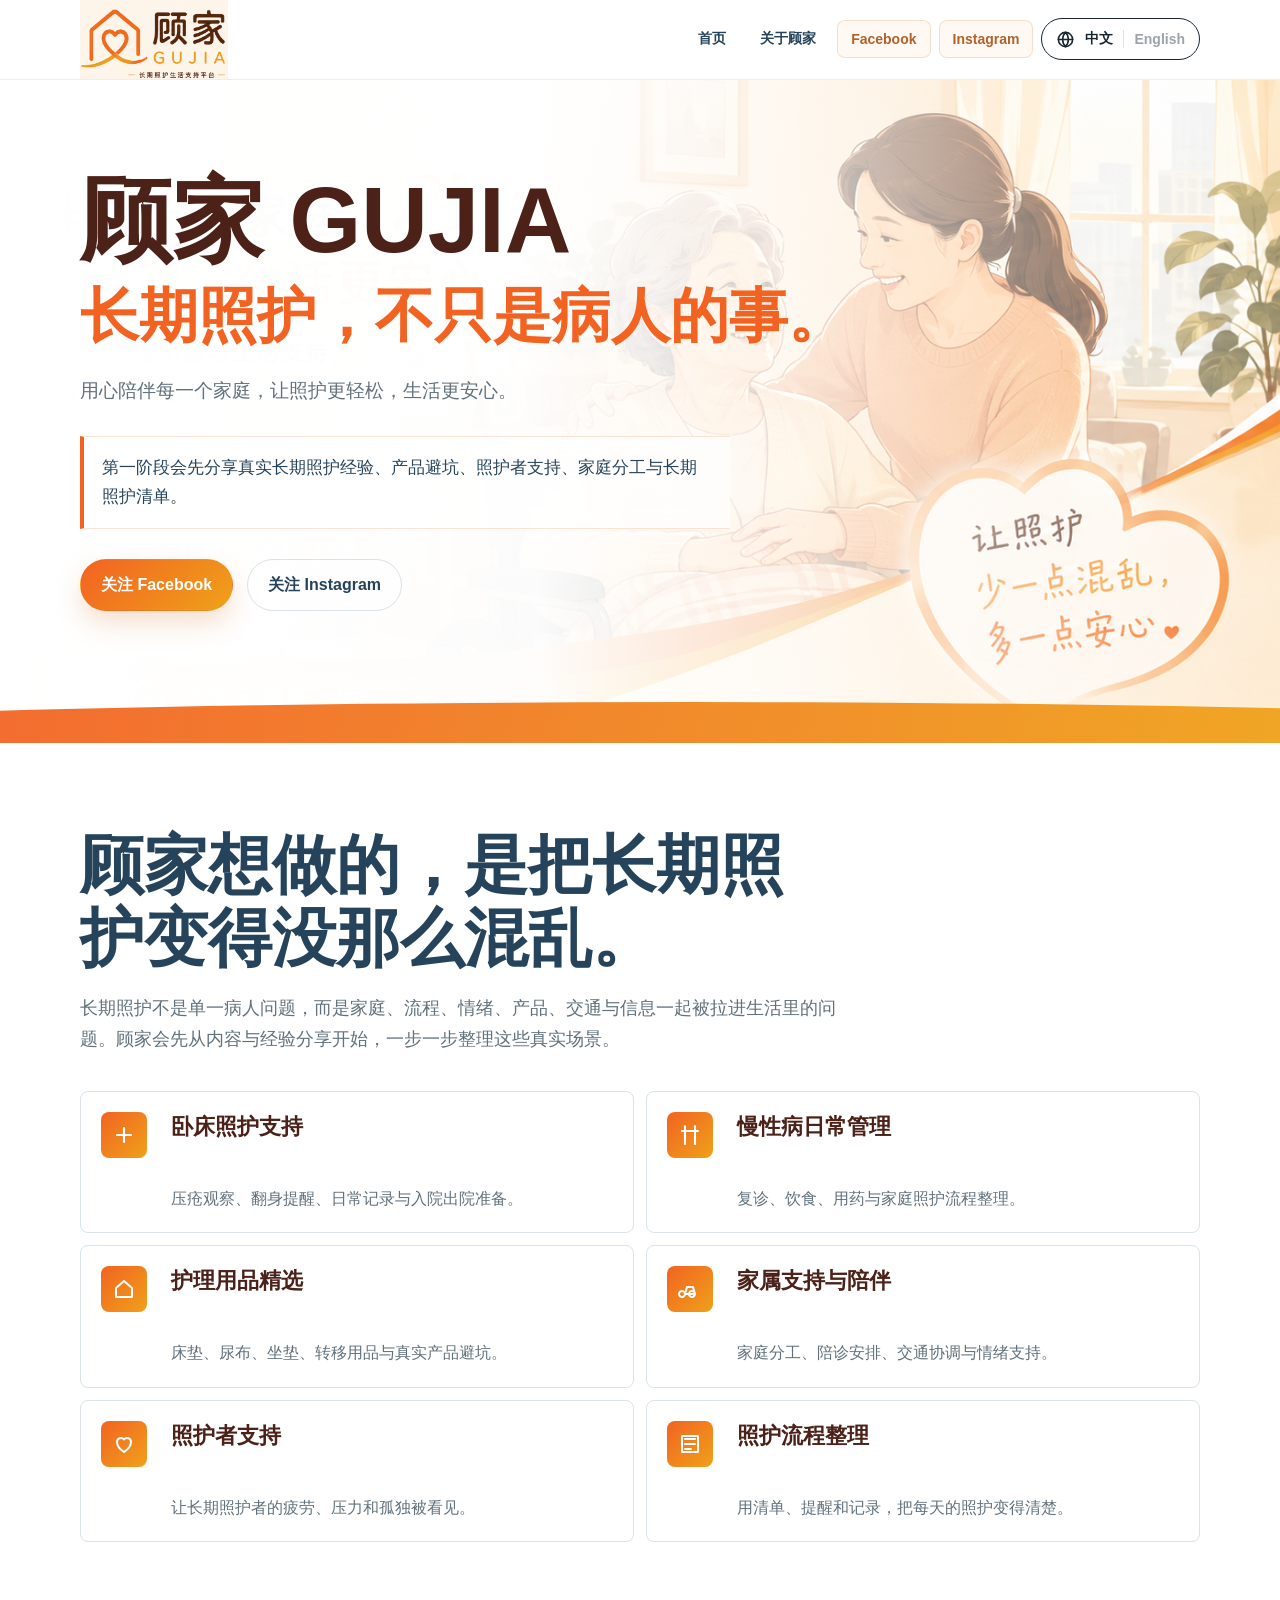
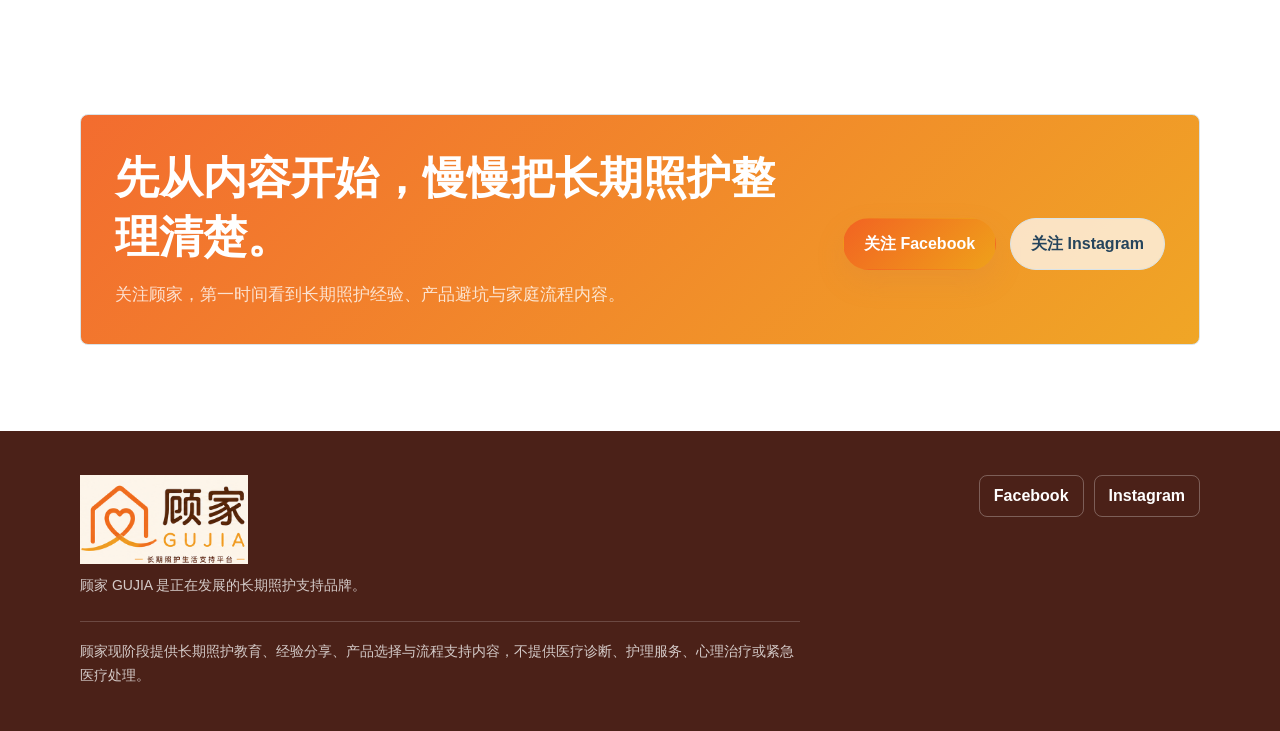
==== commit 59defa15: "Remove public checklist download link Checklist is exclusive to Care and Go pack. PDF file stays on " ====
--- a/index.html
+++ b/index.html
@@ -51,9 +51,6 @@
             <div class="cta-row" aria-label="ç¤¾åª’å…³æ³¨å…¥å£">
               <a class="btn btn-primary" href="https://www.facebook.com/profile.php?id=61590318171617" target="_blank" rel="noreferrer" data-i18n="followFacebook">å…³æ³¨ Facebook</a>
               <a class="btn btn-secondary" href="https://www.instagram.com/gujia_2026/" target="_blank" rel="noreferrer" data-i18n="followInstagram">å…³æ³¨ Instagram</a>
-            </div>
-            <div class="cta-row">
-              <a class="btn btn-secondary" href="./checklist.pdf" download data-i18n="downloadChecklist">下载照护清单 PDF</a>
             </div>
           </div>
         </div>
@@ -125,9 +122,6 @@
               <a class="btn btn-primary" href="https://www.facebook.com/profile.php?id=61590318171617" target="_blank" rel="noreferrer" data-i18n="followFacebook">å…³æ³¨ Facebook</a>
               <a class="btn btn-secondary" href="https://www.instagram.com/gujia_2026/" target="_blank" rel="noreferrer" data-i18n="followInstagram">å…³æ³¨ Instagram</a>
             </div>
-            <div class="cta-row">
-              <a class="btn btn-secondary" href="./checklist.pdf" download data-i18n="downloadChecklist">下载照护清单 PDF</a>
-            </div>
           </div>
         </div>
       </section>
